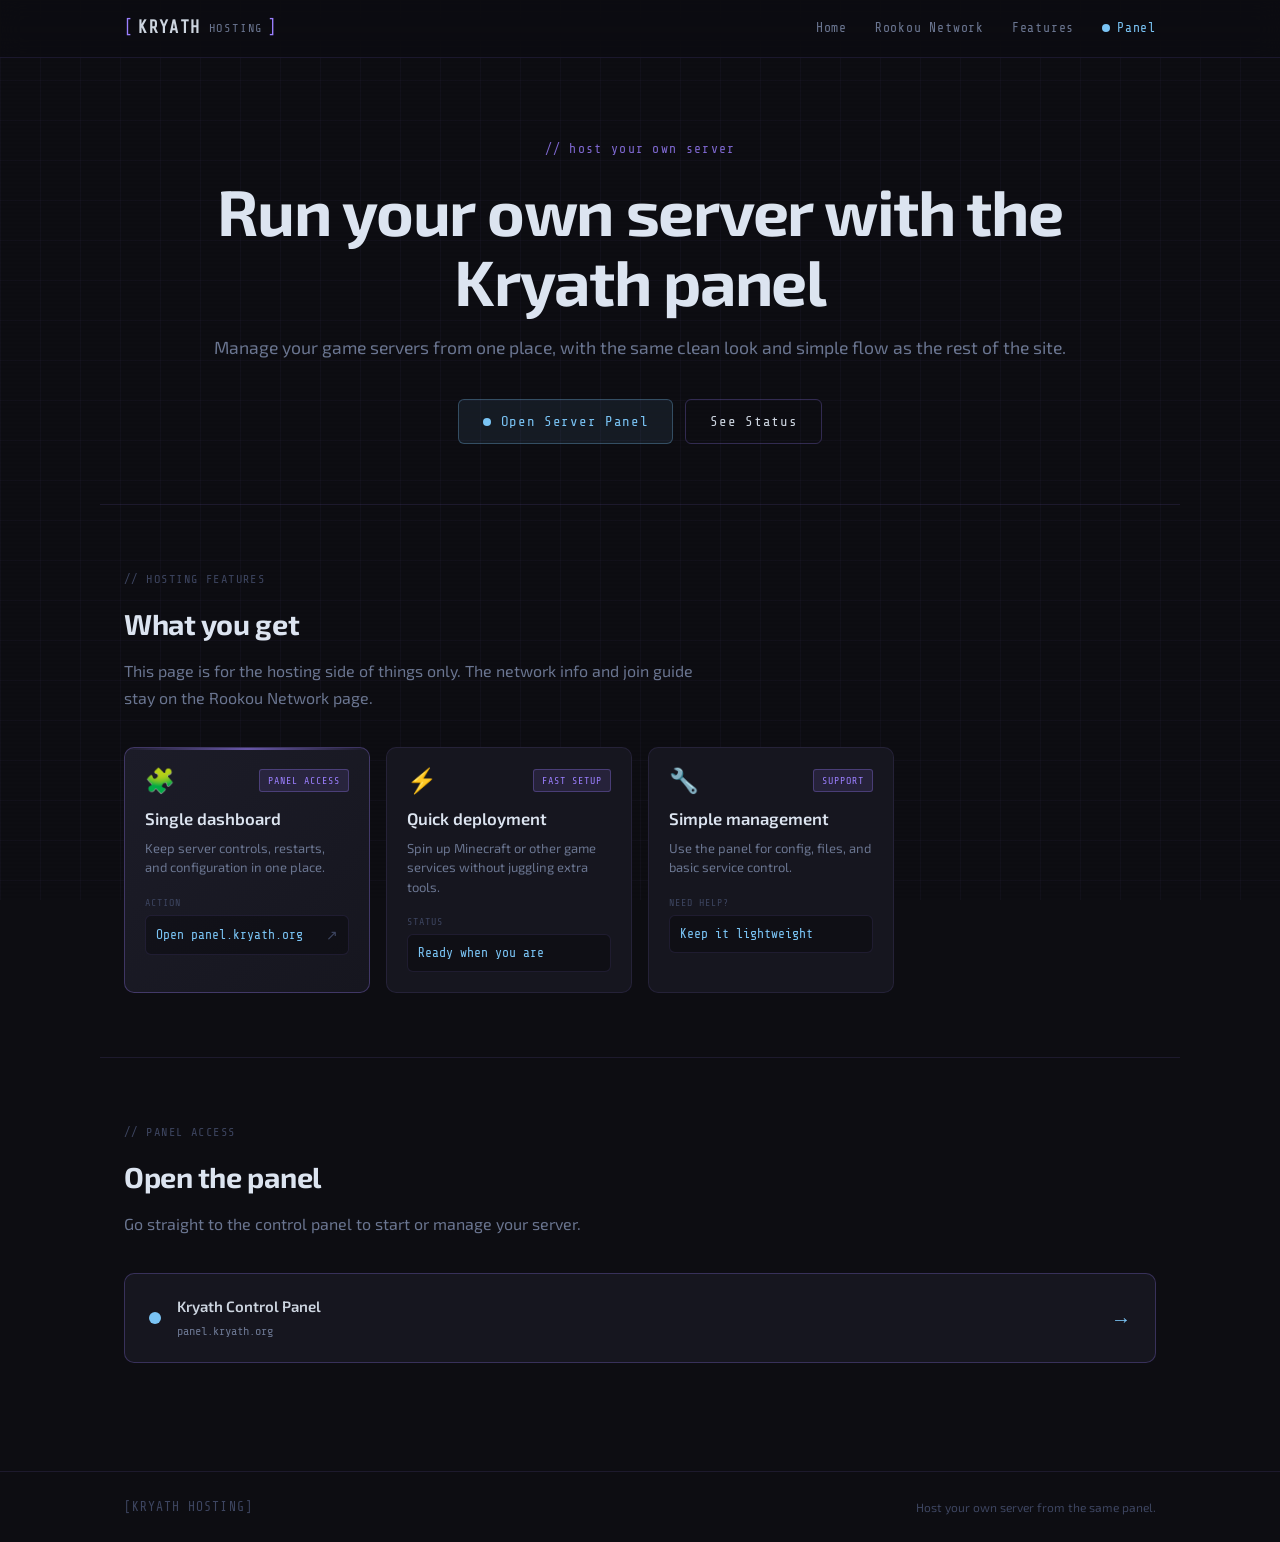
==== host/index.html @ d97e0c4f "cleaned up file structure" ====
<!DOCTYPE html>
<html lang="en">
<head>
  <meta charset="UTF-8" />
  <meta name="viewport" content="width=device-width, initial-scale=1.0" />
  <title>Kryath | Host Your Own</title>
  <link rel="preconnect" href="https://fonts.googleapis.com" />
  <link rel="preconnect" href="https://fonts.gstatic.com" crossorigin />
  <link href="https://fonts.googleapis.com/css2?family=Share+Tech+Mono&family=Exo+2:wght@300;400;600;700&display=swap" rel="stylesheet" />
  <link rel="stylesheet" href="../style.css" />
</head>
<body>

  <div class="grid-bg" aria-hidden="true"></div>
  <div class="scanline" aria-hidden="true"></div>

  <header>
    <div class="header-inner container">
      <div class="logo">
        <span class="logo-bracket">[</span>
        <span class="logo-text">KRYATH</span>
        <span class="logo-sub">HOSTING</span>
        <span class="logo-bracket">]</span>
      </div>
      <nav>
        <a href="../index.html">Home</a>
        <a href="../rookounetwork/">Rookou Network</a>
        <a href="#features">Features</a>
        <a href="#panel" class="nav-status">
          <span class="pulse-dot"></span>Panel
        </a>
      </nav>
    </div>
  </header>

  <main>
    <section class="hero container">
      <div class="hero-tag">// host your own server</div>
      <h1>Run your own server with the Kryath panel</h1>
      <p class="hero-sub">Manage your game servers from one place, with the same clean look and simple flow as the rest of the site.</p>
      <div class="hero-actions">
        <a href="https://panel.kryath.org" target="_blank" rel="noopener" class="btn-status">
          <span class="pulse-dot"></span>
          Open Server Panel
        </a>
        <a href="https://uptime.kryath.org/status/gamehosting" target="_blank" rel="noopener" class="btn-status secondary">
          See Status
        </a>
      </div>
    </section>

    <section id="features" class="container section">
      <div class="section-label">// hosting features</div>
      <h2>What you get</h2>
      <p class="section-intro">This page is for the hosting side of things only. The network info and join guide stay on the Rookou Network page.</p>

      <div class="server-grid">
        <a class="server-card featured card-link" href="https://panel.kryath.org" target="_blank" rel="noopener" aria-label="Open panel.kryath.org">
          <div class="card-top">
            <div class="server-icon survival" aria-hidden="true">🧩</div>
            <div class="card-badge">Panel access</div>
          </div>
          <h3>Single dashboard</h3>
          <p class="card-desc">Keep server controls, restarts, and configuration in one place.</p>
          <div class="address-block">
            <span class="addr-label">Action</span>
            <span class="addr-copy static">
              <span class="addr-text">Open panel.kryath.org</span>
              <span class="copy-icon">↗</span>
            </span>
          </div>
        </a>

        <div class="server-card">
          <div class="card-top">
            <div class="server-icon archive" aria-hidden="true">⚡</div>
            <div class="card-badge">Fast setup</div>
          </div>
          <h3>Quick deployment</h3>
          <p class="card-desc">Spin up Minecraft or other game services without juggling extra tools.</p>
          <div class="address-block">
            <span class="addr-label">Status</span>
            <span class="addr-copy static">
              <span class="addr-text">Ready when you are</span>
            </span>
          </div>
        </div>

        <div class="server-card">
          <div class="card-top">
            <div class="server-icon creative" aria-hidden="true">🔧</div>
            <div class="card-badge">Support</div>
          </div>
          <h3>Simple management</h3>
          <p class="card-desc">Use the panel for config, files, and basic service control.</p>
          <div class="address-block">
            <span class="addr-label">Need help?</span>
            <span class="addr-copy static">
              <span class="addr-text">Keep it lightweight</span>
            </span>
          </div>
        </div>
      </div>
    </section>

    <section id="panel" class="container section">
      <div class="section-label">// panel access</div>
      <h2>Open the panel</h2>
      <p class="section-intro">Go straight to the control panel to start or manage your server.</p>
      <a href="https://panel.kryath.org" target="_blank" rel="noopener" class="status-banner">
        <div class="status-banner-left">
          <span class="pulse-dot large"></span>
          <div>
            <span class="status-banner-title">Kryath Control Panel</span>
            <span class="status-banner-url">panel.kryath.org</span>
          </div>
        </div>
        <span class="status-banner-arrow">→</span>
      </a>
    </section>
  </main>

  <footer>
    <div class="container footer-inner">
      <span class="logo-small">[KRYATH HOSTING]</span>
      <span class="footer-copy">Host your own server from the same panel.</span>
    </div>
  </footer>

  <script src="../main.js"></script>
</body>
</html>
---- style.css ----
*, *::before, *::after {
  box-sizing: border-box;
  margin: 0;
  padding: 0;
}

:root {
  --bg:          #0d0d12;
  --bg2:         #111118;
  --surface:     #16161f;
  --surface2:    #1c1c28;
  --surface3:    #222230;
  --border:      rgba(120, 100, 200, 0.15);
  --border-bright: rgba(120, 100, 200, 0.35);
  --purple:      #9b7fff;
  --purple-dim:  rgba(155, 127, 255, 0.08);
  --purple-glow: rgba(155, 127, 255, 0.14);
  --purple-dark: #6b50cc;
  --blue:        #7ac4f5;
  --blue-dim:    rgba(122, 196, 245, 0.08);
  --blue-glow:   rgba(122, 196, 245, 0.14);
  --text:        #cdd5e0;
  --text-muted:  #6a7590;
  --text-dim:    #3d4560;
  --yellow:      #f0c060;
  --font-mono:   'Share Tech Mono', monospace;
  --font-body:   'Exo 2', sans-serif;
  --radius:      6px;
  --radius-lg:   10px;
}

html { scroll-behavior: smooth; }

body {
  background: var(--bg);
  color: var(--text);
  font-family: var(--font-body);
  font-size: 16px;
  line-height: 1.7;
  min-height: 100vh;
  overflow-x: hidden;
}

/* grid bg */
.grid-bg {
  position: fixed;
  inset: 0;
  background-image:
    linear-gradient(rgba(120,100,200,0.05) 1px, transparent 1px),
    linear-gradient(90deg, rgba(120,100,200,0.05) 1px, transparent 1px);
  background-size: 40px 40px;
  pointer-events: none;
  z-index: 0;
}
.scanline {
  position: fixed;
  inset: 0;
  background: repeating-linear-gradient(
    0deg,
    transparent,
    transparent 2px,
    rgba(0,0,0,0.04) 2px,
    rgba(0,0,0,0.04) 4px
  );
  pointer-events: none;
  z-index: 0;
}

.container {
  max-width: 1080px;
  margin: 0 auto;
  padding: 0 24px;
  position: relative;
  z-index: 1;
}

/* header */
header {
  position: sticky;
  top: 0;
  z-index: 100;
  background: rgba(13, 13, 18, 0.92);
  backdrop-filter: blur(12px);
  border-bottom: 1px solid var(--border);
}
.header-inner {
  display: flex;
  align-items: center;
  justify-content: space-between;
  padding-top: 14px;
  padding-bottom: 14px;
}
.logo {
  font-family: var(--font-mono);
  font-size: 17px;
  letter-spacing: 0.08em;
  display: flex;
  align-items: center;
  gap: 4px;
}
.logo-bracket { color: var(--purple); }
.logo-text    { color: var(--text); font-weight: 700; }
.logo-sub     { color: var(--text-muted); font-size: 12px; letter-spacing: 0.15em; margin-left: 4px; }

nav { display: flex; align-items: center; gap: 28px; }
nav a {
  font-family: var(--font-mono);
  font-size: 13px;
  letter-spacing: 0.06em;
  color: var(--text-muted);
  text-decoration: none;
  transition: color 0.2s;
}
nav a:hover { color: var(--purple); }
.nav-status { display: flex; align-items: center; gap: 7px; color: var(--blue) !important; }
.nav-status:hover { color: var(--blue) !important; opacity: 0.8; }

/* pulse dot */
.pulse-dot {
  display: inline-block;
  width: 8px; height: 8px;
  border-radius: 50%;
  background: var(--blue);
  animation: pulse 2s ease-in-out infinite;
  flex-shrink: 0;
}
.pulse-dot.large { width: 12px; height: 12px; }
@keyframes pulse {
  0%,100% { opacity:1; box-shadow: 0 0 0 0 rgba(122,196,245,0.5); }
  50%      { opacity:0.7; box-shadow: 0 0 0 5px rgba(122,196,245,0); }
}

/* hero */
.hero { padding: 80px 24px 60px; text-align: center; }
.hero-tag {
  font-family: var(--font-mono);
  font-size: 13px;
  color: var(--purple);
  letter-spacing: 0.1em;
  margin-bottom: 16px;
  opacity: 0.8;
}
.hero h1 {
  font-size: clamp(2.4rem, 6vw, 4rem);
  font-weight: 700;
  letter-spacing: -0.02em;
  line-height: 1.1;
  margin-bottom: 16px;
  color: #dce4f0;
}
.accent { color: var(--purple); }
.hero-sub { font-size: 1.1rem; color: var(--text-muted); margin-bottom: 36px; }

.btn-status {
  display: inline-flex;
  align-items: center;
  gap: 10px;
  background: var(--blue-dim);
  border: 1px solid rgba(122,196,245,0.3);
  color: var(--blue);
  font-family: var(--font-mono);
  font-size: 14px;
  padding: 10px 24px;
  border-radius: var(--radius);
  text-decoration: none;
  letter-spacing: 0.05em;
  transition: background 0.2s, border-color 0.2s;
}
.btn-status:hover { background: var(--blue-glow); border-color: var(--blue); }
.btn-status.secondary {
  background: transparent;
  color: var(--text);
  border-color: var(--border-bright);
}
.btn-status.secondary:hover {
  background: var(--surface2);
  border-color: var(--blue);
}
.hero-actions {
  display: flex;
  justify-content: center;
  gap: 12px;
  flex-wrap: wrap;
}

/* sections */
.section { padding: 64px 24px; border-top: 1px solid var(--border); }
.section-label {
  font-family: var(--font-mono);
  font-size: 12px;
  color: var(--text-dim);
  letter-spacing: 0.12em;
  margin-bottom: 10px;
  text-transform: uppercase;
}
.section h2 {
  font-size: 1.8rem;
  font-weight: 700;
  color: #dce4f0;
  margin-bottom: 8px;
  letter-spacing: -0.01em;
}
.section-intro { color: var(--text-muted); max-width: 600px; margin-bottom: 36px; }

/* server cards */
.server-grid {
  display: grid;
  grid-template-columns: repeat(auto-fill, minmax(220px, 1fr));
  gap: 16px;
}
.server-card {
  background: var(--surface);
  border: 1px solid var(--border);
  border-radius: var(--radius-lg);
  padding: 20px;
  transition: border-color 0.2s, background 0.2s;
  position: relative;
  overflow: hidden;
}
.server-card.card-link,
.bedrock-card.card-link {
  display: block;
  color: inherit;
  text-decoration: none;
  cursor: pointer;
}
.server-card::before {
  content: '';
  position: absolute;
  top: 0; left: 0; right: 0;
  height: 2px;
  background: linear-gradient(90deg, transparent, var(--purple), transparent);
  opacity: 0;
  transition: opacity 0.3s;
}
.server-card:hover { border-color: var(--border-bright); background: var(--surface2); }
.server-card:hover::before { opacity: 1; }
.server-card.featured {
  border-color: rgba(155,127,255,0.3);
  background: linear-gradient(135deg, var(--surface2), var(--surface));
}
.server-card.featured::before { opacity: 0.6; }

.card-top {
  display: flex;
  align-items: center;
  justify-content: space-between;
  margin-bottom: 12px;
}
.server-icon { font-size: 24px; line-height: 1; }
.card-badge {
  font-family: var(--font-mono);
  font-size: 10px;
  letter-spacing: 0.1em;
  background: rgba(155,127,255,0.12);
  color: var(--purple);
  border: 1px solid rgba(155,127,255,0.3);
  padding: 2px 8px;
  border-radius: 3px;
  text-transform: uppercase;
}
.server-card h3 { font-size: 1.05rem; font-weight: 600; color: #dce4f0; margin-bottom: 6px; }
.card-desc { font-size: 13px; color: var(--text-muted); margin-bottom: 16px; line-height: 1.5; }

.address-block { display: flex; flex-direction: column; gap: 4px; }
.addr-label {
  font-family: var(--font-mono);
  font-size: 10px;
  color: var(--text-dim);
  letter-spacing: 0.1em;
  text-transform: uppercase;
}
.addr-copy {
  display: flex;
  align-items: center;
  justify-content: space-between;
  background: rgba(0,0,0,0.3);
  border: 1px solid var(--border);
  border-radius: var(--radius);
  padding: 7px 10px;
  cursor: pointer;
  width: 100%;
  transition: border-color 0.2s, background 0.2s;
}
.addr-copy:hover { border-color: var(--purple); background: var(--purple-glow); }
.addr-copy.copied { border-color: var(--blue); background: var(--blue-dim); }
.addr-text { font-family: var(--font-mono); font-size: 13px; color: var(--blue); }
.copy-icon { font-size: 14px; color: var(--text-dim); transition: color 0.2s; }
.addr-copy:hover .copy-icon { color: var(--purple); }
.addr-copy.static {
  cursor: default;
  pointer-events: none;
  text-decoration: none;
}
.addr-copy.static:hover { border-color: var(--border); background: rgba(0,0,0,0.3); }
.card-note { font-size: 12px; color: var(--text-dim); margin-top: 10px; font-style: italic; }

/* bedrock */
.bedrock-grid {
  display: grid;
  grid-template-columns: repeat(auto-fill, minmax(300px, 1fr));
  gap: 20px;
}
.bedrock-card {
  background: var(--surface);
  border: 1px solid var(--border);
  border-radius: var(--radius-lg);
  padding: 24px;
  transition: border-color 0.2s, background 0.2s;
}
.bedrock-card.card-link:hover { border-color: var(--border-bright); background: var(--surface2); }
.bedrock-card.xbox { border-color: rgba(155,127,255,0.25); }
.bedrock-card.mcpe { border-color: rgba(122,196,245,0.2); }
.bedrock-card-header { margin-bottom: 14px; }
.platform-badge {
  font-family: var(--font-mono);
  font-size: 12px;
  padding: 4px 12px;
  border-radius: var(--radius);
  letter-spacing: 0.04em;
}
.mcpe-badge {
  background: var(--blue-dim);
  color: var(--blue);
  border: 1px solid rgba(122,196,245,0.3);
}
.xbox-badge {
  background: var(--purple-dim);
  color: var(--purple);
  border: 1px solid rgba(155,127,255,0.3);
}
.bedrock-card p { font-size: 14px; color: var(--text-muted); margin-bottom: 16px; line-height: 1.6; }
.bedrock-card strong { color: var(--text); }

.connection-table {
  background: rgba(0,0,0,0.3);
  border: 1px solid var(--border);
  border-radius: var(--radius);
  overflow: hidden;
  margin-bottom: 16px;
}
.conn-row {
  display: flex;
  align-items: center;
  justify-content: space-between;
  padding: 10px 14px;
  gap: 12px;
  border-bottom: 1px solid var(--border);
}
.conn-row:last-child { border-bottom: none; }
.conn-key {
  font-family: var(--font-mono);
  font-size: 12px;
  color: var(--text-dim);
  text-transform: uppercase;
  letter-spacing: 0.08em;
  flex-shrink: 0;
}
.conn-val.mono { font-family: var(--font-mono); font-size: 14px; color: var(--blue); }
.addr-copy.inline { padding: 4px 10px; width: auto; }

/* steps */
.steps {
  list-style: none;
  counter-reset: step-counter;
  display: flex;
  flex-direction: column;
  gap: 8px;
  margin-bottom: 14px;
}
.steps li {
  counter-increment: step-counter;
  font-size: 13px;
  color: var(--text-muted);
  display: flex;
  gap: 12px;
  align-items: flex-start;
  line-height: 1.5;
}
.steps li::before {
  content: counter(step-counter);
  font-family: var(--font-mono);
  font-size: 11px;
  color: var(--purple);
  background: rgba(155,127,255,0.12);
  border: 1px solid rgba(155,127,255,0.3);
  width: 20px; height: 20px;
  border-radius: 3px;
  display: flex;
  align-items: center;
  justify-content: center;
  flex-shrink: 0;
  margin-top: 2px;
}
.steps li strong { color: var(--text); }

/* status banner */
.status-banner {
  display: flex;
  align-items: center;
  justify-content: space-between;
  background: var(--surface);
  border: 1px solid var(--border-bright);
  border-radius: var(--radius-lg);
  padding: 20px 24px;
  text-decoration: none;
  transition: background 0.2s, border-color 0.2s;
  margin-bottom: 20px;
}
.status-banner:hover { background: var(--surface2); border-color: var(--blue); }
.status-banner-left { display: flex; align-items: center; gap: 16px; }
.status-banner-title { display: block; font-size: 15px; font-weight: 600; color: var(--text); margin-bottom: 2px; }
.status-banner-url { display: block; font-family: var(--font-mono); font-size: 12px; color: var(--text-muted); }
.status-banner-arrow { font-size: 20px; color: var(--blue); transition: transform 0.2s; }
.status-banner:hover .status-banner-arrow { transform: translateX(4px); }

/* footer */
footer { border-top: 1px solid var(--border); padding: 24px 0; margin-top: 24px; position: relative; z-index: 1; }
.footer-inner { display: flex; align-items: center; justify-content: space-between; }
.logo-small { font-family: var(--font-mono); font-size: 13px; color: var(--text-dim); letter-spacing: 0.08em; }
.footer-copy { font-size: 12px; color: var(--text-dim); }

/* toast */
.toast {
  position: fixed;
  bottom: 28px;
  left: 50%;
  transform: translateX(-50%) translateY(12px);
  background: var(--purple);
  color: #0d0a1e;
  font-family: var(--font-mono);
  font-size: 13px;
  font-weight: 700;
  padding: 8px 20px;
  border-radius: var(--radius);
  opacity: 0;
  pointer-events: none;
  transition: opacity 0.2s, transform 0.2s;
  z-index: 9999;
  letter-spacing: 0.06em;
}
.toast.show { opacity: 1; transform: translateX(-50%) translateY(0); }

/* responsive */
@media (max-width: 600px) {
  nav { gap: 16px; }
  .nav-status span:not(.pulse-dot) { display: none; }
  .hero { padding: 48px 24px 40px; }
  .hero-actions { flex-direction: column; align-items: stretch; }
  .hero-actions .btn-status { justify-content: center; }
  .server-grid { grid-template-columns: 1fr 1fr; }
  .bedrock-grid { grid-template-columns: 1fr; }
  .footer-inner { flex-direction: column; gap: 6px; text-align: center; }
}
@media (max-width: 420px) {
  .server-grid { grid-template-columns: 1fr; }
}
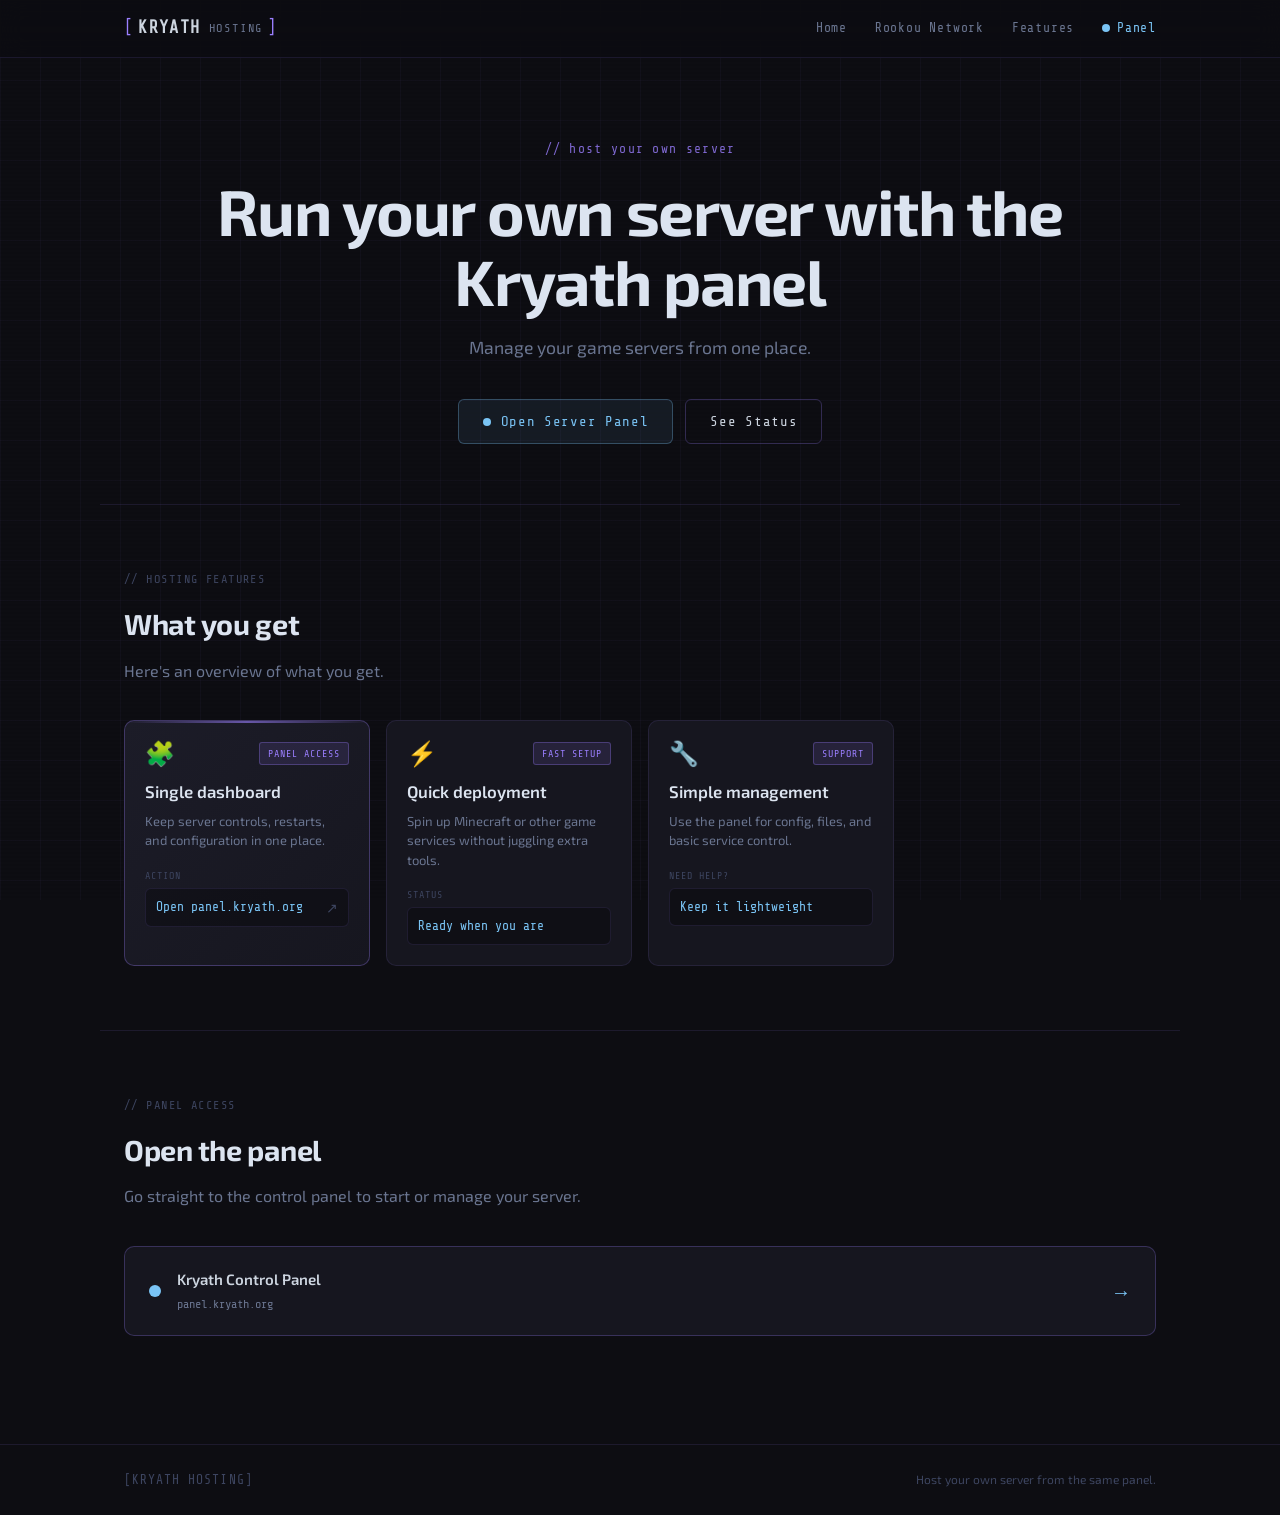
==== commit 235eaed0: "Update index.html" ====
--- a/host/index.html
+++ b/host/index.html
@@ -37,7 +37,7 @@
     <section class="hero container">
       <div class="hero-tag">// host your own server</div>
       <h1>Run your own server with the Kryath panel</h1>
-      <p class="hero-sub">Manage your game servers from one place, with the same clean look and simple flow as the rest of the site.</p>
+      <p class="hero-sub">Manage your game servers from one place.</p>
       <div class="hero-actions">
         <a href="https://panel.kryath.org" target="_blank" rel="noopener" class="btn-status">
           <span class="pulse-dot"></span>
@@ -52,7 +52,7 @@
     <section id="features" class="container section">
       <div class="section-label">// hosting features</div>
       <h2>What you get</h2>
-      <p class="section-intro">This page is for the hosting side of things only. The network info and join guide stay on the Rookou Network page.</p>
+      <p class="section-intro">Here's an overview of what you get.</p>
 
       <div class="server-grid">
         <a class="server-card featured card-link" href="https://panel.kryath.org" target="_blank" rel="noopener" aria-label="Open panel.kryath.org">
